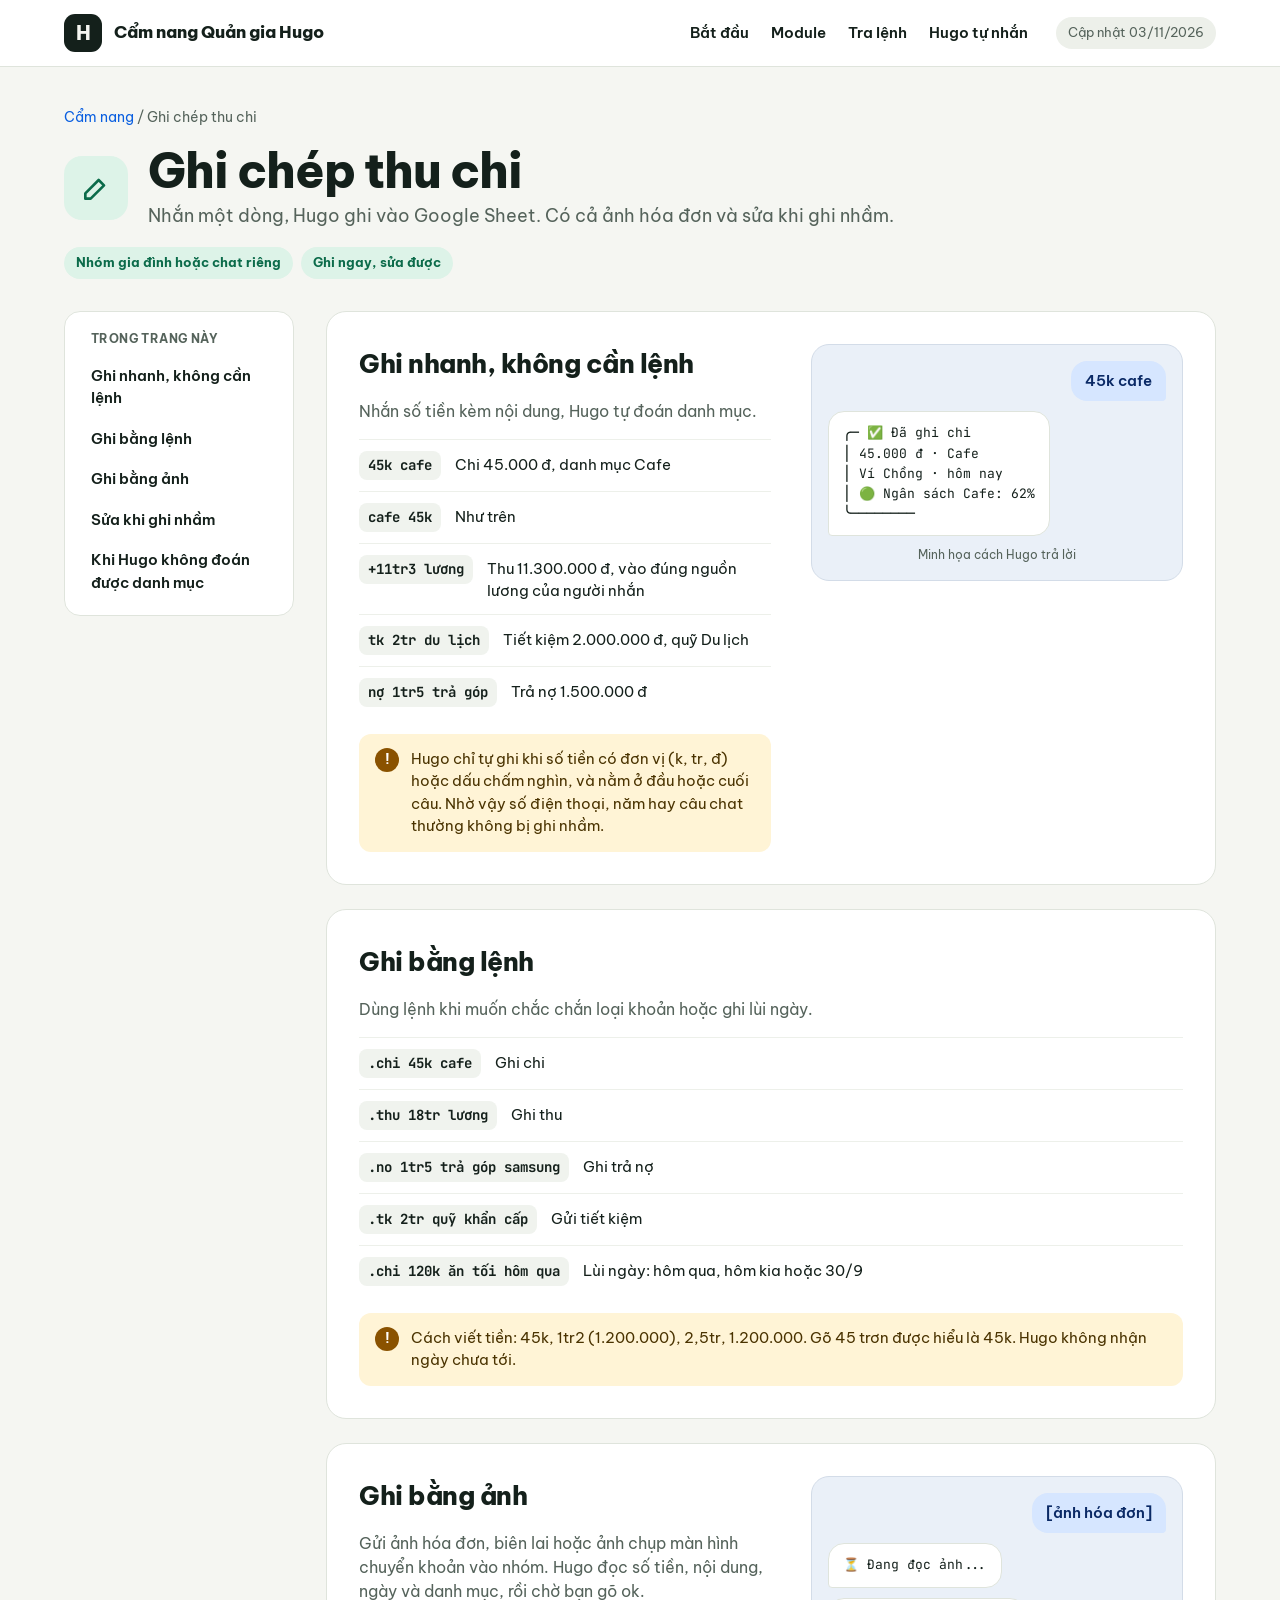
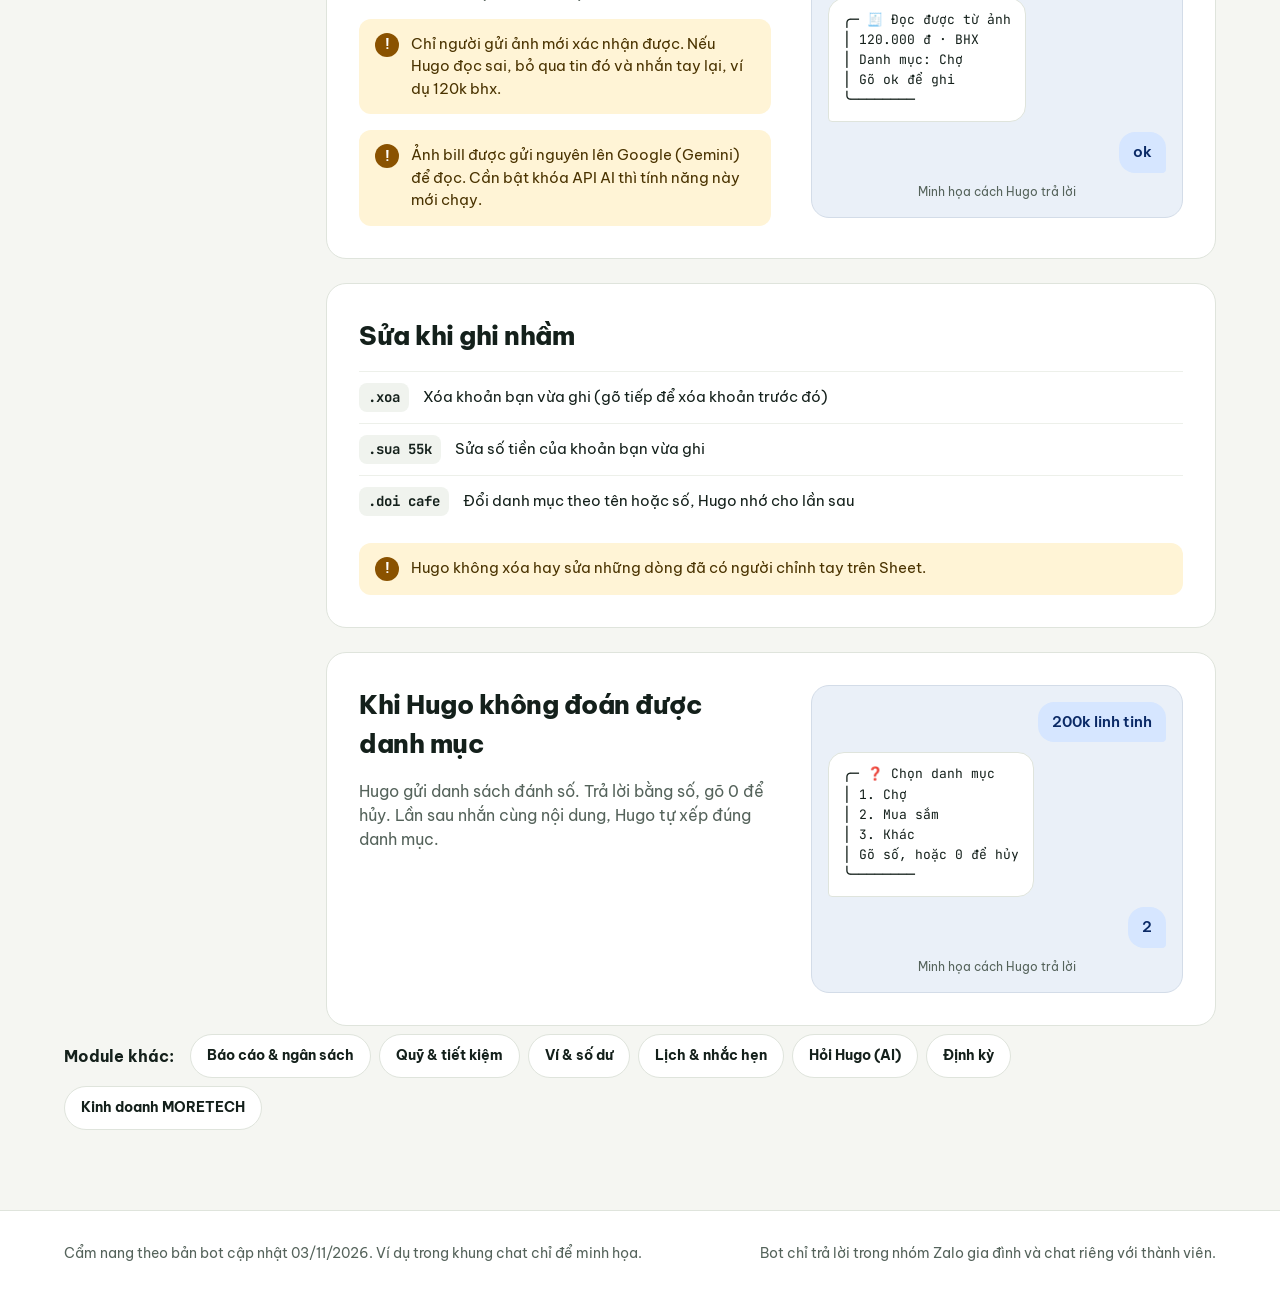
==== module.html @ 2affbf73 "feat: Hugo handbook static site" ====
<!doctype html>
<html lang="vi">
<head>
<meta charset="utf-8">
<meta name="viewport" content="width=device-width, initial-scale=1">
<title>Cẩm nang Quản gia Hugo</title>
<link rel="preconnect" href="https://fonts.googleapis.com">
<link href="https://fonts.googleapis.com/css2?family=Be+Vietnam+Pro:wght@400;500;600;700;800&family=JetBrains+Mono:wght@500;700&display=swap" rel="stylesheet">
<link rel="stylesheet" href="style.css">
</head>
<body>
<main class="wrap" id="page"></main>

<script src="core.js"></script>
<script src="modules/ghi.js"></script>
<script src="modules/bao.js"></script>
<script src="modules/quy.js"></script>
<script src="modules/vi.js"></script>
<script src="modules/lich.js"></script>
<script src="modules/ai.js"></script>
<script src="modules/dk.js"></script>
<script src="modules/kd.js"></script>
<script src="module.js"></script>
</body>
</html>
---- style.css ----
/* Cẩm nang Quản gia Hugo: giao diện dùng chung cho index.html và module.html */
:root{--bg:#F5F6F2;--surface:#fff;--ink:#14201B;--muted:#55635B;--line:#DFE4DC;--line2:#EDF0EA;--accent:#0A5FE0;--chip:#F0F3EE;--bubble-u:#D6E6FF;--bubble-u-ink:#0B2A66;--chat-bg:#EAF0F8;--chat-line:#D3DCE8;--note-bg:#FFF4D6;--note-ink:#4A3300;--note-dot:#8A5200;--focus:#0A5FE0}
@media (prefers-color-scheme:dark){:root{--bg:#0F1512;--surface:#18201C;--ink:#EEF2EE;--muted:#A3B0A8;--line:#2A352F;--line2:#222C27;--accent:#6AA2FF;--chip:#222C27;--bubble-u:#1F3A6B;--bubble-u-ink:#DCE9FF;--chat-bg:#141C22;--chat-line:#26323B;--note-bg:#3A2F10;--note-ink:#F5E3B0;--note-dot:#E0A23A;--focus:#6AA2FF}}
*{box-sizing:border-box}
html{scroll-behavior:smooth}
body{margin:0;background:var(--bg);color:var(--ink);font-family:'Be Vietnam Pro',system-ui,sans-serif;line-height:1.5}
a{color:var(--accent);text-decoration:none}
a:hover{text-decoration:underline}
:focus-visible{outline:2px solid var(--focus);outline-offset:2px}
.mono{font-family:'JetBrains Mono',ui-monospace,Menlo,monospace}
.wrap{max-width:1200px;margin:0 auto;padding:0 24px}
.sr{position:absolute;width:1px;height:1px;overflow:hidden;clip:rect(0 0 0 0)}

/* top bar */
.top{background:var(--surface);border-bottom:1px solid var(--line)}
.top .wrap{padding-top:14px;padding-bottom:14px;display:flex;flex-wrap:wrap;align-items:center;gap:12px 28px}
.logo{display:flex;align-items:center;gap:12px;color:var(--ink);font-weight:800;font-size:17px;letter-spacing:-.2px}
.logo:hover{text-decoration:none}
.logo i{width:38px;height:38px;border-radius:11px;background:var(--ink);color:var(--bg);display:flex;align-items:center;justify-content:center;font-style:normal;font-size:20px}
.top nav{display:flex;flex-wrap:wrap;gap:6px 22px;margin-left:auto;font-size:15px;font-weight:600}
.top nav a{color:var(--ink)}
.stamp{font-size:13px;color:var(--muted);background:var(--line2);padding:6px 12px;border-radius:999px}

/* hero */
.hero{padding-top:72px;padding-bottom:56px;display:flex;flex-wrap:wrap;gap:48px;align-items:center}
.hero-l{flex:1 1 520px;display:flex;flex-direction:column;gap:24px}
.hero h1{margin:0;font-size:clamp(38px,5.4vw,60px);line-height:1.04;font-weight:800;letter-spacing:-1.6px}
.hero p{margin:0;font-size:19px;line-height:1.6;color:var(--muted);max-width:540px}
.tag{align-self:flex-start;font-size:13px;font-weight:700;color:#0B6B4A;background:#DDF3E8;padding:6px 12px;border-radius:999px}
.btns,.hot{display:flex;flex-wrap:wrap;gap:12px;align-items:center}
.hot{gap:8px}
.hot span{font-size:14px;color:var(--muted);margin-right:4px}
.btn{display:inline-flex;align-items:center;min-height:48px;padding:0 24px;border-radius:12px;font-weight:700;font-size:16px;background:var(--ink);color:var(--bg)}
.btn.alt{background:var(--surface);color:var(--ink);border:1px solid var(--line)}
.btn:hover{text-decoration:none;opacity:.9}
.hot a{min-height:40px;display:inline-flex;align-items:center;background:var(--surface);border:1px solid var(--line);color:var(--ink);padding:0 12px;border-radius:10px;font-size:14px;font-weight:700}

/* chat */
.phone{flex:0 1 400px;min-width:300px;margin:0 auto;background:var(--chat-bg);border:1px solid var(--chat-line);border-radius:28px;overflow:hidden;box-shadow:0 24px 48px -24px rgba(20,32,27,.35)}
.phone-h{background:var(--surface);padding:14px 18px;display:flex;align-items:center;gap:12px;border-bottom:1px solid var(--line)}
.phone-h i{width:36px;height:36px;border-radius:50%;background:#0A5FE0;color:#fff;display:flex;align-items:center;justify-content:center;font-style:normal;font-weight:800}
.phone-h b{display:block;font-size:15px}.phone-h small{font-size:12px;color:var(--muted)}
.chat{background:var(--chat-bg);border:1px solid var(--chat-line);border-radius:18px;padding:16px;display:flex;flex-direction:column;gap:10px;align-self:flex-start}
.phone .chat{border:0;border-radius:0;padding:18px 16px 20px;align-self:stretch}
.chat small{align-self:center;font-size:12px;color:var(--muted)}
.u{align-self:flex-end;background:var(--bubble-u);color:var(--bubble-u-ink);padding:9px 14px;border-radius:16px 16px 4px 16px;font-size:15px;font-weight:600;max-width:85%;overflow-wrap:anywhere}
.b{align-self:flex-start;background:var(--surface);border:1px solid var(--line);padding:11px 14px;border-radius:16px 16px 16px 4px;font-family:'JetBrains Mono',ui-monospace,Menlo,monospace;font-size:13px;line-height:1.55;white-space:pre;color:var(--ink);max-width:100%;overflow-x:auto}

/* sections */
.band{padding-bottom:72px}
h2.h{margin:0 0 8px;font-size:36px;font-weight:800;letter-spacing:-.8px}
.lead{margin:0 0 28px;font-size:17px;color:var(--muted)}
.rules{background:var(--surface);border:1px solid var(--line);border-radius:20px;padding:28px 32px;display:grid;grid-template-columns:repeat(auto-fit,minmax(260px,1fr));gap:28px}
.rule{display:flex;gap:16px}
.rule i{flex:0 0 36px;height:36px;border-radius:10px;background:#E3EDFF;color:#0A4BB8;display:flex;align-items:center;justify-content:center;font-style:normal;font-weight:700}
.rule b{display:block;font-size:17px}.rule span{font-size:15px;color:var(--muted)}
.grid{display:grid;grid-template-columns:repeat(auto-fit,minmax(260px,1fr));gap:18px}
.card{background:var(--surface);border:1px solid var(--line);border-radius:18px;padding:22px;display:flex;flex-direction:column;gap:14px;color:var(--ink)}
a.card:hover{text-decoration:none;border-color:var(--muted)}
.card-h{display:flex;align-items:center;justify-content:space-between}
.ico{width:44px;height:44px;border-radius:12px;display:flex;align-items:center;justify-content:center}
.badge{font-size:12px;font-weight:700;padding:4px 10px;border-radius:999px;white-space:nowrap}
.card strong{font-size:20px;letter-spacing:-.3px;display:block}
.card p{margin:6px 0 0;font-size:15px;color:var(--muted)}
.chips{display:flex;flex-wrap:wrap;gap:6px;margin-top:auto}
.chips span{background:var(--chip);color:var(--ink);padding:5px 9px;border-radius:8px;font-size:13px;font-weight:700}
.soon{border:2px dashed var(--line);border-radius:18px;padding:22px;display:flex;flex-direction:column;gap:8px;justify-content:center;color:var(--muted)}
.soon strong{font-size:18px;color:var(--ink)}

/* command table */
.ref{background:var(--surface);border-top:1px solid var(--line);border-bottom:1px solid var(--line);padding:72px 0 80px;margin-bottom:80px}
.ref-h{display:flex;flex-wrap:wrap;gap:20px;align-items:flex-end;justify-content:space-between;margin-bottom:24px}
.ref-h h2{margin:0 0 8px;font-size:36px;font-weight:800;letter-spacing:-.8px}.ref-h p{margin:0;color:var(--muted);font-size:17px}
.search{flex:1 1 320px;max-width:460px;height:52px;border:1px solid var(--line);border-radius:14px;padding:0 18px;font-size:16px;font-family:inherit;background:var(--bg);color:var(--ink)}
.tabs{display:flex;gap:8px;overflow-x:auto;padding-bottom:4px;margin-bottom:20px}
.tab{flex:0 0 auto;min-height:44px;font-family:inherit;font-size:14px;font-weight:700;padding:0 16px;border-radius:999px;cursor:pointer;border:1px solid var(--line);background:var(--surface);color:var(--ink)}
.tab[aria-pressed=true]{background:var(--ink);color:var(--bg);border-color:var(--ink)}
.tbl{border:1px solid var(--line);border-radius:16px;overflow:hidden}
.tr{display:flex;flex-wrap:wrap;align-items:center;gap:10px 20px;padding:16px 22px;border-top:1px solid var(--line2);color:var(--ink)}
.tr:first-child{border-top:0}
a.tr:hover{background:var(--bg);text-decoration:none}
.tr .c{flex:0 0 210px;font-size:15px;font-weight:700;overflow-wrap:anywhere}
.tr .d{flex:1 1 280px;font-size:16px}
.tr .e{flex:1 1 260px;font-size:13px;color:var(--muted);overflow-wrap:anywhere}
.empty{padding:40px 22px;text-align:center;color:var(--muted)}

/* auto */
.auto{display:grid;grid-template-columns:repeat(auto-fit,minmax(200px,1fr));gap:16px}
.auto div{background:var(--surface);border:1px solid var(--line);border-radius:16px;padding:20px;display:flex;flex-direction:column;gap:8px}
.auto .t{font-size:28px;font-weight:700;letter-spacing:-1px}
.auto small{font-size:12px;font-weight:700;color:var(--muted)}
.auto strong{font-size:17px}.auto p{margin:0;font-size:14.5px;color:var(--muted)}

footer.foot{border-top:1px solid var(--line);background:var(--surface);margin-top:80px}
footer.foot .wrap{padding-top:32px;padding-bottom:32px;display:flex;flex-wrap:wrap;gap:12px 32px;justify-content:space-between;font-size:14px;color:var(--muted)}

/* module page */
.mh{padding-top:40px;padding-bottom:32px;display:flex;flex-direction:column;gap:18px}
.crumb{font-size:14px;color:var(--muted)}
.mh-t{display:flex;flex-wrap:wrap;gap:20px;align-items:center}
.mh .ico{width:64px;height:64px;border-radius:18px}
.mh h1{margin:0;font-size:clamp(34px,4.6vw,48px);line-height:1.05;font-weight:800;letter-spacing:-1.2px}
.mh p{margin:6px 0 0;font-size:18px;color:var(--muted)}
.mh .badges{display:flex;flex-wrap:wrap;gap:8px}.mh .badge{font-size:13px;padding:6px 12px}
.layout{display:flex;flex-wrap:wrap;gap:32px;align-items:flex-start}
.toc{flex:0 0 230px;background:var(--surface);border:1px solid var(--line);border-radius:16px;padding:12px;position:sticky;top:16px}
.toc small{display:block;padding:6px 14px 8px;font-size:12px;font-weight:700;color:var(--muted);letter-spacing:.4px}
.toc a{display:block;padding:9px 14px;border-radius:10px;color:var(--ink);font-size:15px;font-weight:600}
.toc a:hover{background:var(--line2);text-decoration:none}
.secs{flex:1 1 700px;min-width:0;display:flex;flex-direction:column;gap:24px}
.sec{background:var(--surface);border:1px solid var(--line);border-radius:20px;padding:32px;display:flex;flex-wrap:wrap;gap:28px 40px;scroll-margin-top:16px}
.sec h2{margin:0;font-size:26px;font-weight:800;letter-spacing:-.5px}
.sec p{margin:0;font-size:16px;color:var(--muted)}
.txt{flex:1 1 380px;display:flex;flex-direction:column;gap:16px;min-width:0}
.sec .chat{flex:1 1 340px;max-width:440px}
.row{display:flex;flex-wrap:wrap;gap:6px 14px;align-items:baseline;padding:11px 0;border-top:1px solid var(--line2)}
.row code{font-family:'JetBrains Mono',ui-monospace,Menlo,monospace;font-size:14px;font-weight:700;background:var(--chip);padding:4px 9px;border-radius:8px;overflow-wrap:anywhere}
.row span{flex:1 1 180px;font-size:15px}
.note{display:flex;gap:12px;background:var(--note-bg);border-radius:12px;padding:14px 16px;font-size:15px;color:var(--note-ink)}
.note b{flex:0 0 24px;height:24px;border-radius:50%;background:var(--note-dot);color:#fff;display:flex;align-items:center;justify-content:center;font-size:14px}
.more{display:flex;flex-wrap:wrap;gap:8px;margin-top:8px}
.more a{min-height:44px;display:inline-flex;align-items:center;padding:0 16px;border-radius:999px;border:1px solid var(--line);background:var(--surface);color:var(--ink);font-size:14px;font-weight:700}

@media (max-width:640px){.hero{padding-top:40px;gap:32px}.sec{padding:22px}.toc{position:static;flex-basis:100%}.rules{padding:22px}h2.h,.ref-h h2{font-size:28px}.tr{padding:14px 16px}.tr .c{flex-basis:100%}}
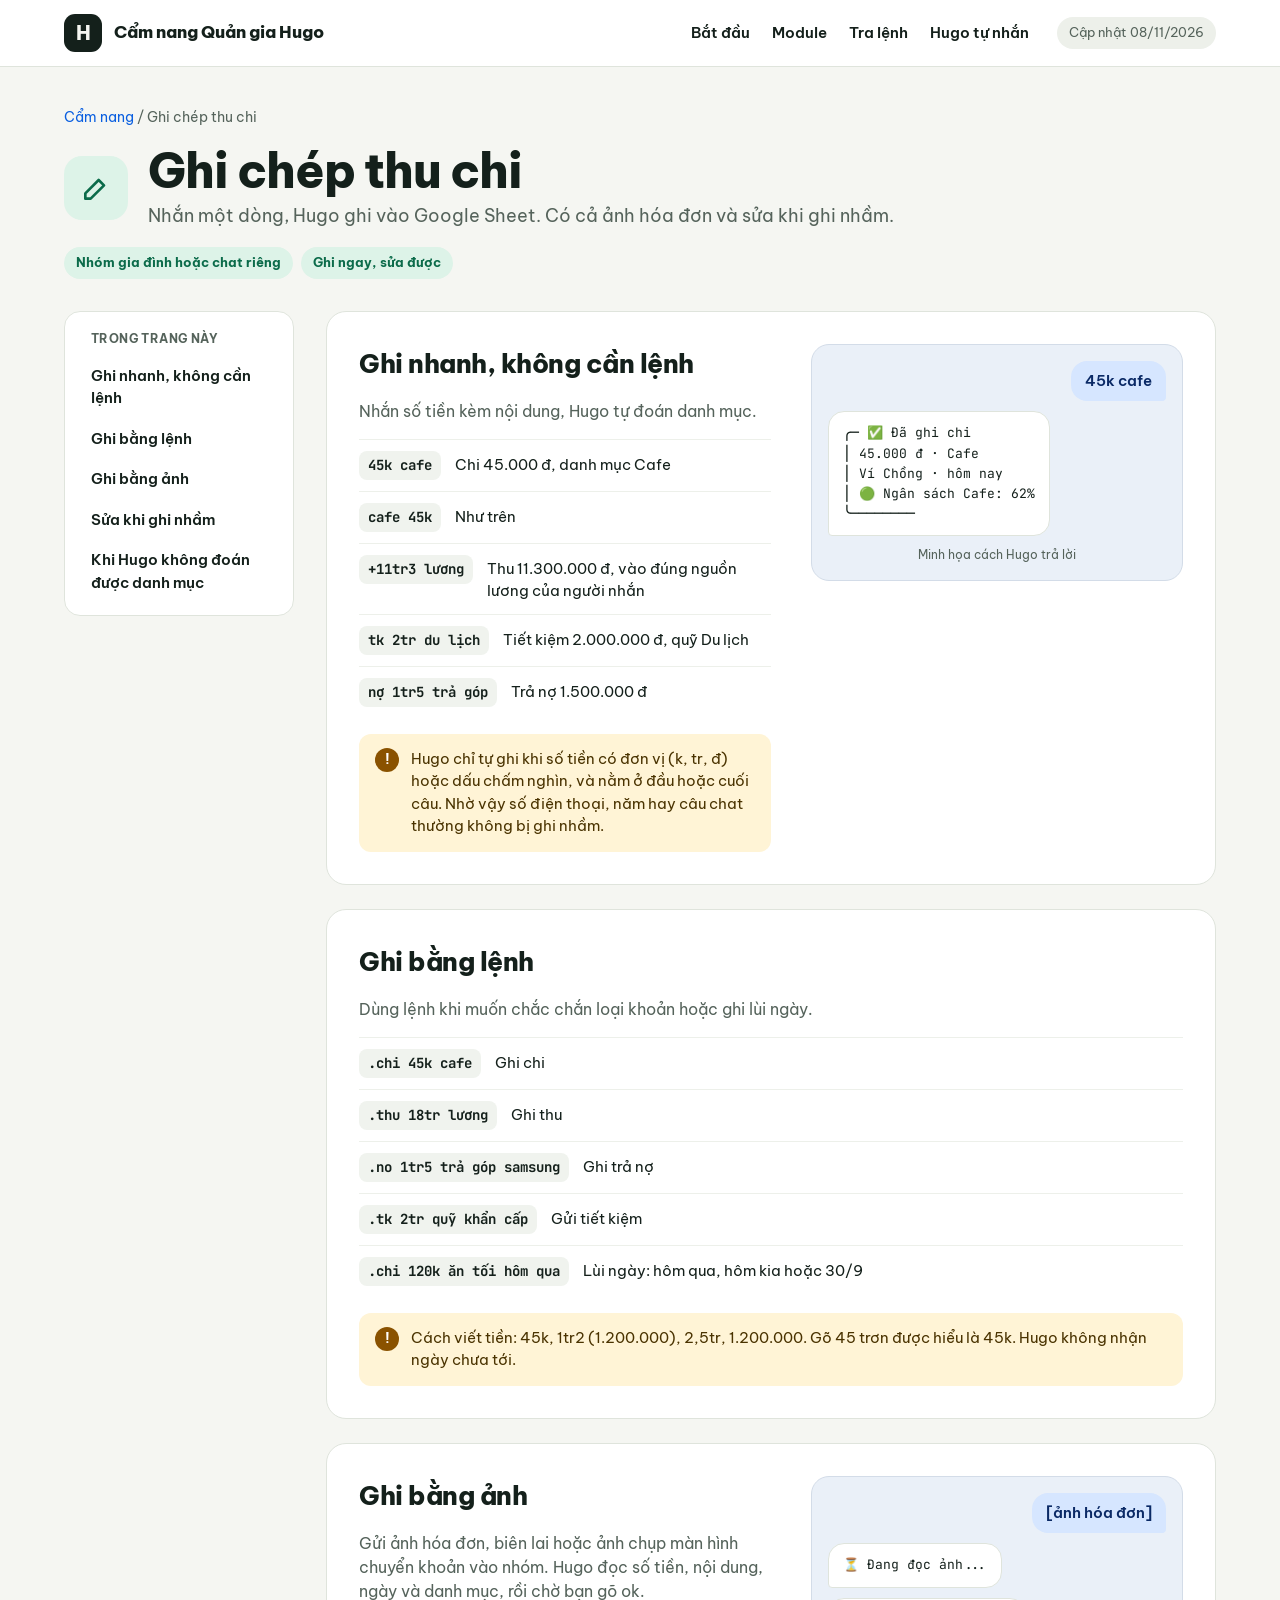
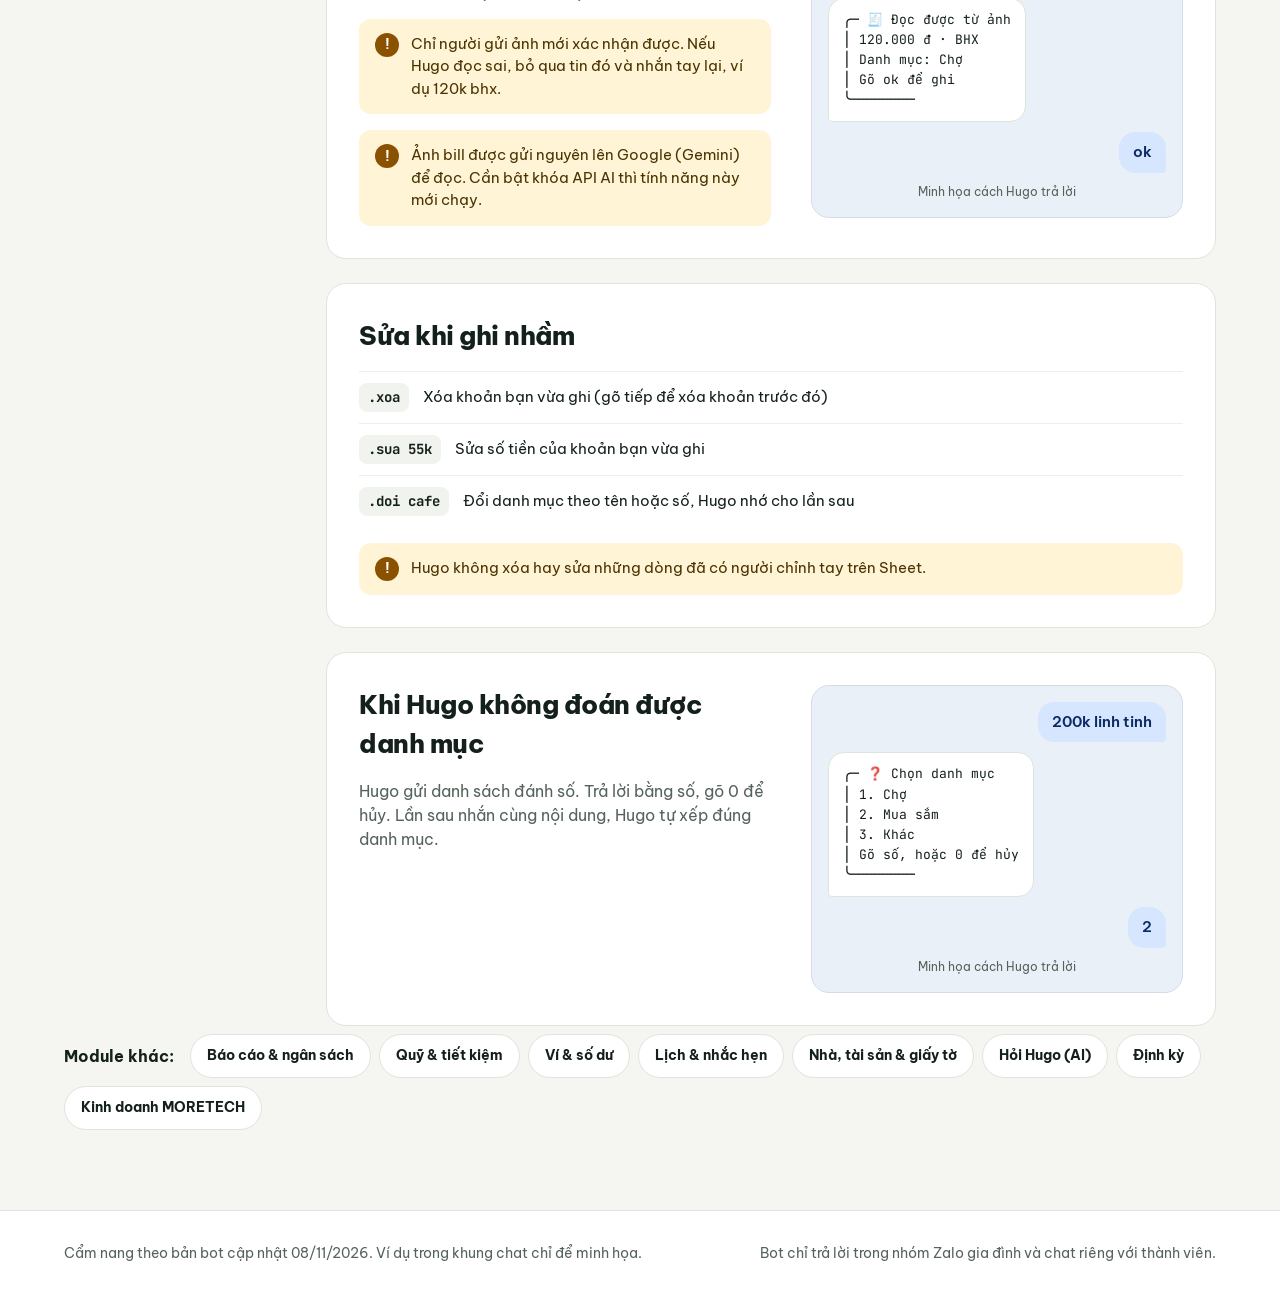
==== commit 2d99369d: "feat: add home assets and documents module page" ====
--- a/module.html
+++ b/module.html
@@ -17,6 +17,7 @@
 <script src="modules/quy.js"></script>
 <script src="modules/vi.js"></script>
 <script src="modules/lich.js"></script>
+<script src="modules/nha.js"></script>
 <script src="modules/ai.js"></script>
 <script src="modules/dk.js"></script>
 <script src="modules/kd.js"></script>
